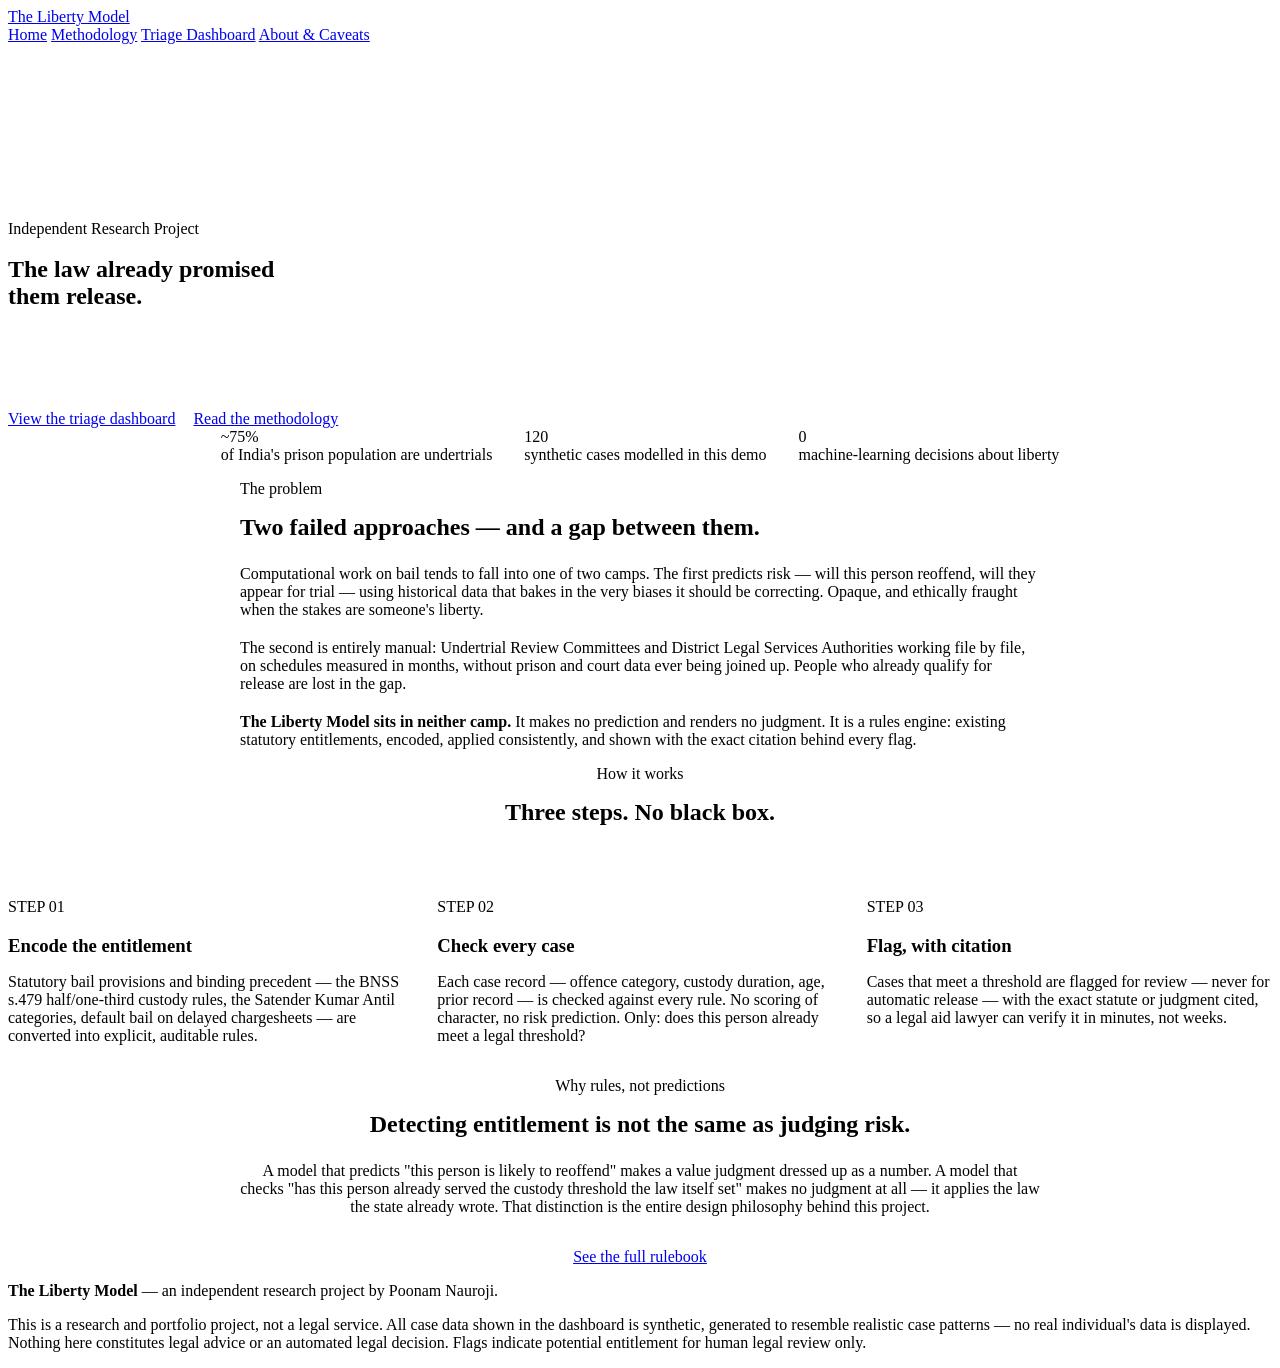
==== index.html @ f7130dc2 "Add files via upload" ====
<!DOCTYPE html>
<html lang="en">
<head>
<meta charset="UTF-8">
<meta name="viewport" content="width=device-width, initial-scale=1.0">
<title>The Liberty Model — Rules-as-Code Undertrial Triage</title>
<link rel="stylesheet" href="css/styles.css">
</head>
<body>

<header class="nav">
  <div class="nav-inner">
    <a href="index.html" class="brand">The Liberty <span class="scale">Model</span></a>
    <nav class="nav-links">
      <a href="index.html">Home</a>
      <a href="methodology.html">Methodology</a>
      <a href="dashboard.html">Triage Dashboard</a>
      <a href="about.html">About &amp; Caveats</a>
    </nav>
  </div>
</header>

<section class="dark tight" style="padding-top:160px;">
  <div class="container">
    <p class="kicker">Independent Research Project</p>
    <h1 style="margin:18px 0 24px;">The law already promised<br>them release.</h1>
    <p class="lead" style="color:rgba(255,255,255,0.75); margin-bottom:40px;">
      Roughly three in four prisoners in India are undertrials — not convicted of anything, simply waiting.
      Many already qualify for release under existing law. The Liberty Model doesn't predict who deserves liberty.
      It finds who the law has already granted it to, and cites exactly where.
    </p>
    <a href="dashboard.html" class="btn btn-gold">View the triage dashboard</a>
    <a href="methodology.html" class="btn btn-outline" style="margin-left:14px;">Read the methodology</a>
  </div>
</section>

<section class="alt tight">
  <div class="container" style="display:flex; gap:32px; flex-wrap:wrap; justify-content:center;">
    <div class="stat" style="min-width:200px;"><div class="num">~75%</div><div class="lbl">of India's prison population are undertrials</div></div>
    <div class="stat" style="min-width:200px;"><div class="num">120</div><div class="lbl">synthetic cases modelled in this demo</div></div>
    <div class="stat" style="min-width:200px;"><div class="num">0</div><div class="lbl">machine-learning decisions about liberty</div></div>
  </div>
</section>

<section>
  <div class="container" style="max-width:800px; margin:0 auto;">
    <p class="kicker">The problem</p>
    <h2 style="margin:16px 0 24px;">Two failed approaches — and a gap between them.</h2>
    <p style="margin-bottom:20px;">Computational work on bail tends to fall into one of two camps. The first predicts
      risk — will this person reoffend, will they appear for trial — using historical data that bakes in the very
      biases it should be correcting. Opaque, and ethically fraught when the stakes are someone's liberty.</p>
    <p style="margin-bottom:20px;">The second is entirely manual: Undertrial Review Committees and District Legal
      Services Authorities working file by file, on schedules measured in months, without prison and court data ever
      being joined up. People who already qualify for release are lost in the gap.</p>
    <p><strong style="color:var(--navy);">The Liberty Model sits in neither camp.</strong> It makes no prediction and
      renders no judgment. It is a rules engine: existing statutory entitlements, encoded, applied consistently, and
      shown with the exact citation behind every flag.</p>
  </div>
</section>

<section class="alt">
  <div class="container">
    <p class="kicker" style="text-align:center;">How it works</p>
    <h2 style="text-align:center; margin:16px 0 56px;">Three steps. No black box.</h2>
    <div style="display:grid; grid-template-columns:repeat(auto-fit, minmax(280px,1fr)); gap:24px;">
      <div class="card card-lg">
        <p class="citation" style="margin-bottom:16px;">STEP 01</p>
        <h3 style="margin-bottom:10px;">Encode the entitlement</h3>
        <p>Statutory bail provisions and binding precedent — the BNSS s.479 half/one-third custody rules, the
          Satender Kumar Antil categories, default bail on delayed chargesheets — are converted into explicit,
          auditable rules.</p>
      </div>
      <div class="card card-lg">
        <p class="citation" style="margin-bottom:16px;">STEP 02</p>
        <h3 style="margin-bottom:10px;">Check every case</h3>
        <p>Each case record — offence category, custody duration, age, prior record — is checked against every rule.
          No scoring of character, no risk prediction. Only: does this person already meet a legal threshold?</p>
      </div>
      <div class="card card-lg">
        <p class="citation" style="margin-bottom:16px;">STEP 03</p>
        <h3 style="margin-bottom:10px;">Flag, with citation</h3>
        <p>Cases that meet a threshold are flagged for review — never for automatic release — with the exact
          statute or judgment cited, so a legal aid lawyer can verify it in minutes, not weeks.</p>
      </div>
    </div>
  </div>
</section>

<section>
  <div class="container" style="max-width:800px; margin:0 auto; text-align:center;">
    <p class="kicker">Why rules, not predictions</p>
    <h2 style="margin:16px 0 24px;">Detecting entitlement is not the same as judging risk.</h2>
    <p class="lead" style="margin:0 auto 32px;">A model that predicts "this person is likely to reoffend" makes a
      value judgment dressed up as a number. A model that checks "has this person already served the custody
      threshold the law itself set" makes no judgment at all — it applies the law the state already wrote. That
      distinction is the entire design philosophy behind this project.</p>
    <a href="methodology.html" class="btn btn-outline-navy">See the full rulebook</a>
  </div>
</section>

<footer>
  <div class="container">
    <p><strong>The Liberty Model</strong> — an independent research project by Poonam Nauroji.</p>
    <p class="disclaimer">This is a research and portfolio project, not a legal service. All case data shown in the
      dashboard is synthetic, generated to resemble realistic case patterns — no real individual's data is displayed.
      Nothing here constitutes legal advice or an automated legal decision. Flags indicate potential entitlement for
      human legal review only.</p>
  </div>
</footer>

</body>
</html>
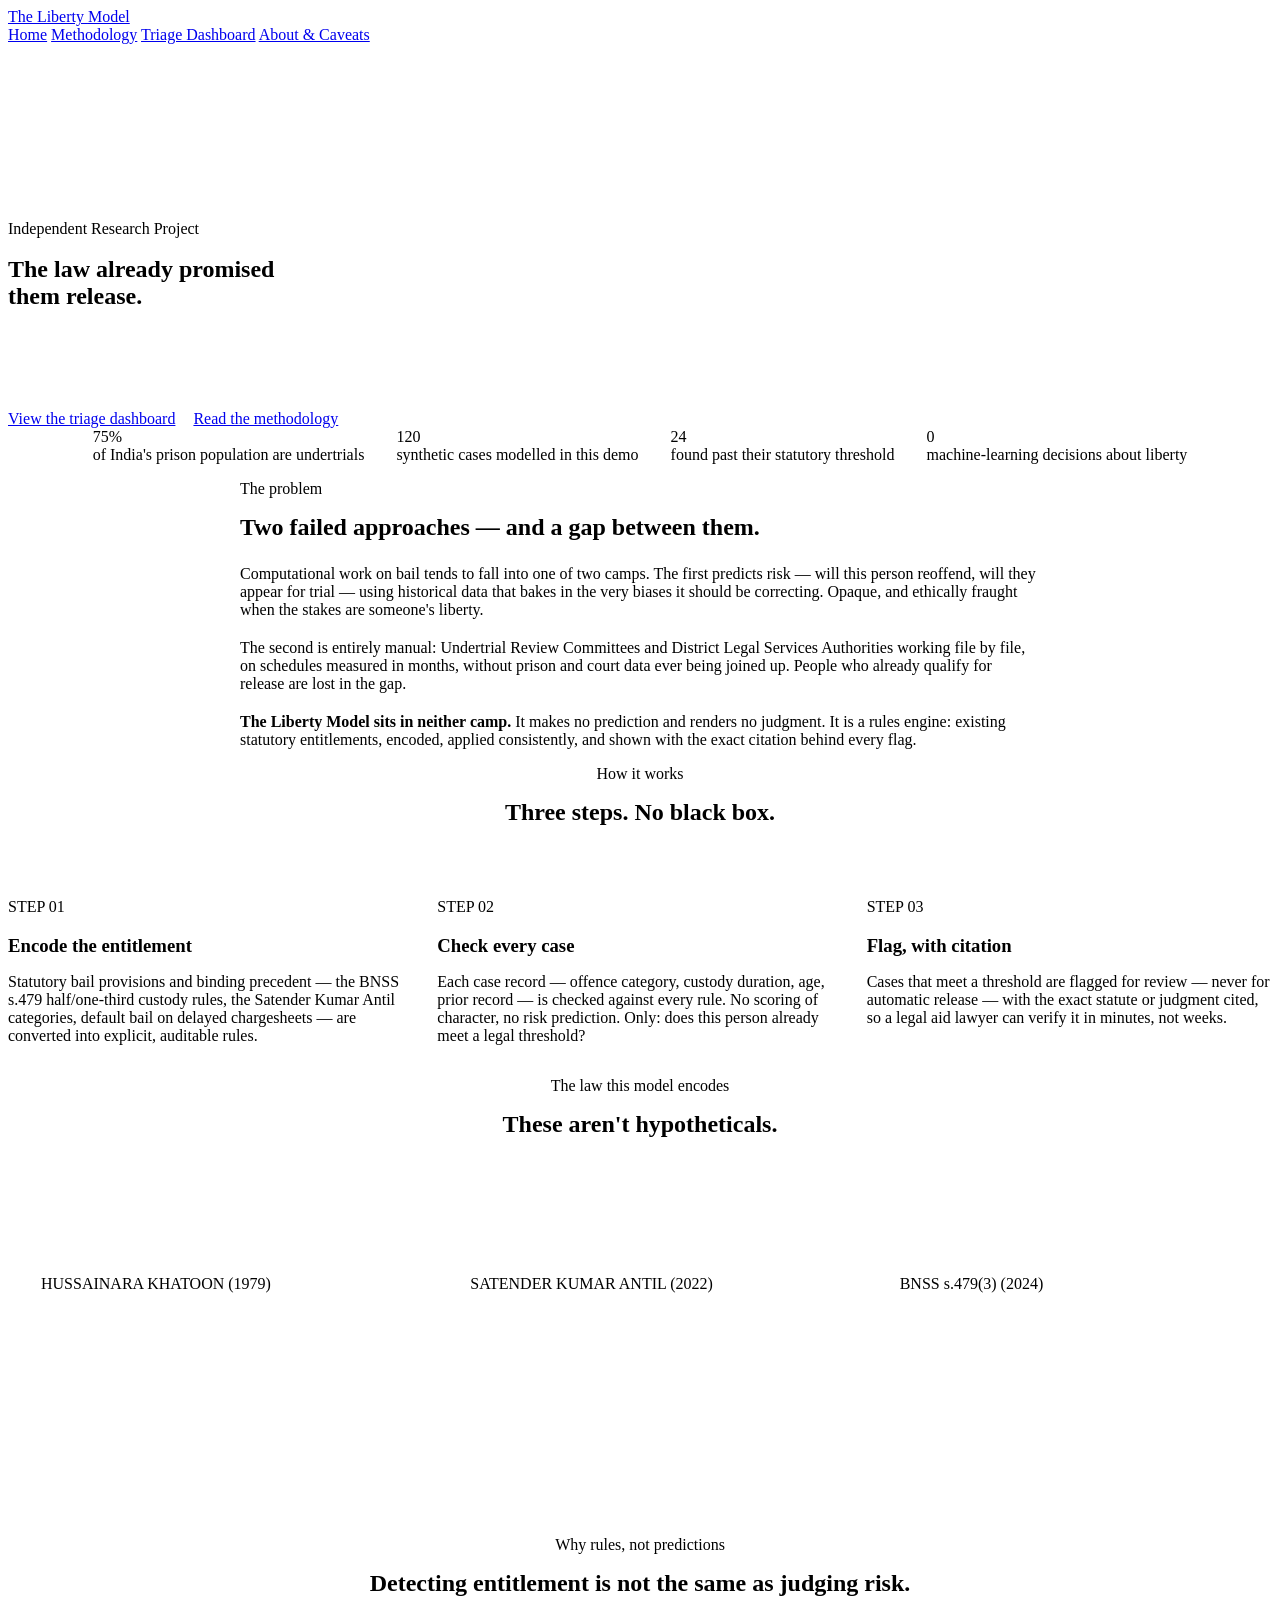
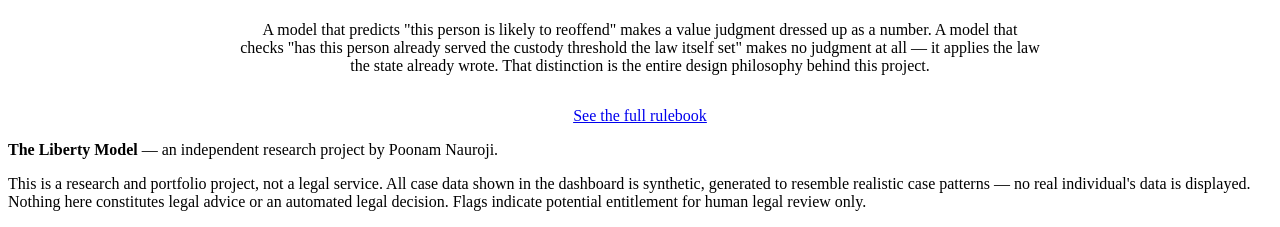
==== commit 58d9840b: "Add files via upload" ====
--- a/index.html
+++ b/index.html
@@ -36,8 +36,9 @@
 
 <section class="alt tight">
   <div class="container" style="display:flex; gap:32px; flex-wrap:wrap; justify-content:center;">
-    <div class="stat" style="min-width:200px;"><div class="num">~75%</div><div class="lbl">of India's prison population are undertrials</div></div>
-    <div class="stat" style="min-width:200px;"><div class="num">120</div><div class="lbl">synthetic cases modelled in this demo</div></div>
+    <div class="stat" style="min-width:200px;"><div class="num"><span id="c-pct">0</span>%</div><div class="lbl">of India's prison population are undertrials</div></div>
+    <div class="stat" style="min-width:200px;"><div class="num" id="c-cases">0</div><div class="lbl">synthetic cases modelled in this demo</div></div>
+    <div class="stat" style="min-width:200px;"><div class="num" id="c-over">0</div><div class="lbl">found past their statutory threshold</div></div>
     <div class="stat" style="min-width:200px;"><div class="num">0</div><div class="lbl">machine-learning decisions about liberty</div></div>
   </div>
 </section>
@@ -86,6 +87,42 @@
   </div>
 </section>
 
+<section class="dark">
+  <div class="container">
+    <p class="kicker" style="text-align:center;">The law this model encodes</p>
+    <h2 style="text-align:center; margin:16px 0 12px;">These aren't hypotheticals.</h2>
+    <p style="text-align:center; max-width:640px; margin:0 auto 56px; color:rgba(255,255,255,0.7);">
+      Every rule in the engine traces to a real statutory provision or a real, binding judgment.
+      Three of the foundations:</p>
+    <div style="display:grid; grid-template-columns:repeat(auto-fit, minmax(280px,1fr)); gap:24px;">
+      <div style="background:rgba(255,255,255,0.06); border:1px solid rgba(255,255,255,0.12); border-radius:14px; padding:32px;">
+        <span class="citation" style="background:var(--gold); color:var(--navy-deep);">HUSSAINARA KHATOON (1979)</span>
+        <h3 style="margin:16px 0 10px; color:#fff;">The case that revealed the crisis</h3>
+        <p style="font-size:0.95rem; color:rgba(255,255,255,0.75);">A habeas corpus petition exposed thousands of
+          undertrials in Bihar's jails who had already been detained longer than any sentence they could have
+          received on conviction. The Supreme Court held that a speedy trial is part of the Article 21 right to
+          life and liberty — and ordered releases. Nearly five decades later, the pattern it exposed persists.</p>
+      </div>
+      <div style="background:rgba(255,255,255,0.06); border:1px solid rgba(255,255,255,0.12); border-radius:14px; padding:32px;">
+        <span class="citation" style="background:var(--gold); color:var(--navy-deep);">SATENDER KUMAR ANTIL (2022)</span>
+        <h3 style="margin:16px 0 10px; color:#fff;">The Court's own checklist</h3>
+        <p style="font-size:0.95rem; color:rgba(255,255,255,0.75);">The Supreme Court laid down offence categories
+          and directed that bail applications in routine categories be decided within fixed timelines — and
+          pointedly reminded courts that "bail is the rule, jail the exception." The judgment reads like a
+          specification for exactly the kind of systematic checking this model performs.</p>
+      </div>
+      <div style="background:rgba(255,255,255,0.06); border:1px solid rgba(255,255,255,0.12); border-radius:14px; padding:32px;">
+        <span class="citation" style="background:var(--gold); color:var(--navy-deep);">BNSS s.479(3) (2024)</span>
+        <h3 style="margin:16px 0 10px; color:#fff;">The duty nobody tracks</h3>
+        <p style="font-size:0.95rem; color:rgba(255,255,255,0.75);">The new code doesn't just create the
+          half-and-one-third custody entitlements — it places a written duty on the Superintendent of jail to
+          "forthwith" apply to the Court the moment a prisoner crosses the threshold. A duty that requires knowing,
+          case by case, who has crossed it. That is precisely the computation this engine automates.</p>
+      </div>
+    </div>
+  </div>
+</section>
+
 <section>
   <div class="container" style="max-width:800px; margin:0 auto; text-align:center;">
     <p class="kicker">Why rules, not predictions</p>
@@ -108,5 +145,22 @@
   </div>
 </footer>
 
+<script>
+function animateCount(id, target, suffix) {
+  const el = document.getElementById(id);
+  if (!el) return;
+  let current = 0;
+  const step = Math.max(1, Math.ceil(target / 70));
+  const timer = setInterval(() => {
+    current += step;
+    if (current >= target) { current = target; clearInterval(timer); }
+    el.textContent = current.toLocaleString();
+  }, 20);
+}
+animateCount("c-pct", 75);
+animateCount("c-cases", 120);
+animateCount("c-over", 24);
+</script>
+
 </body>
 </html>
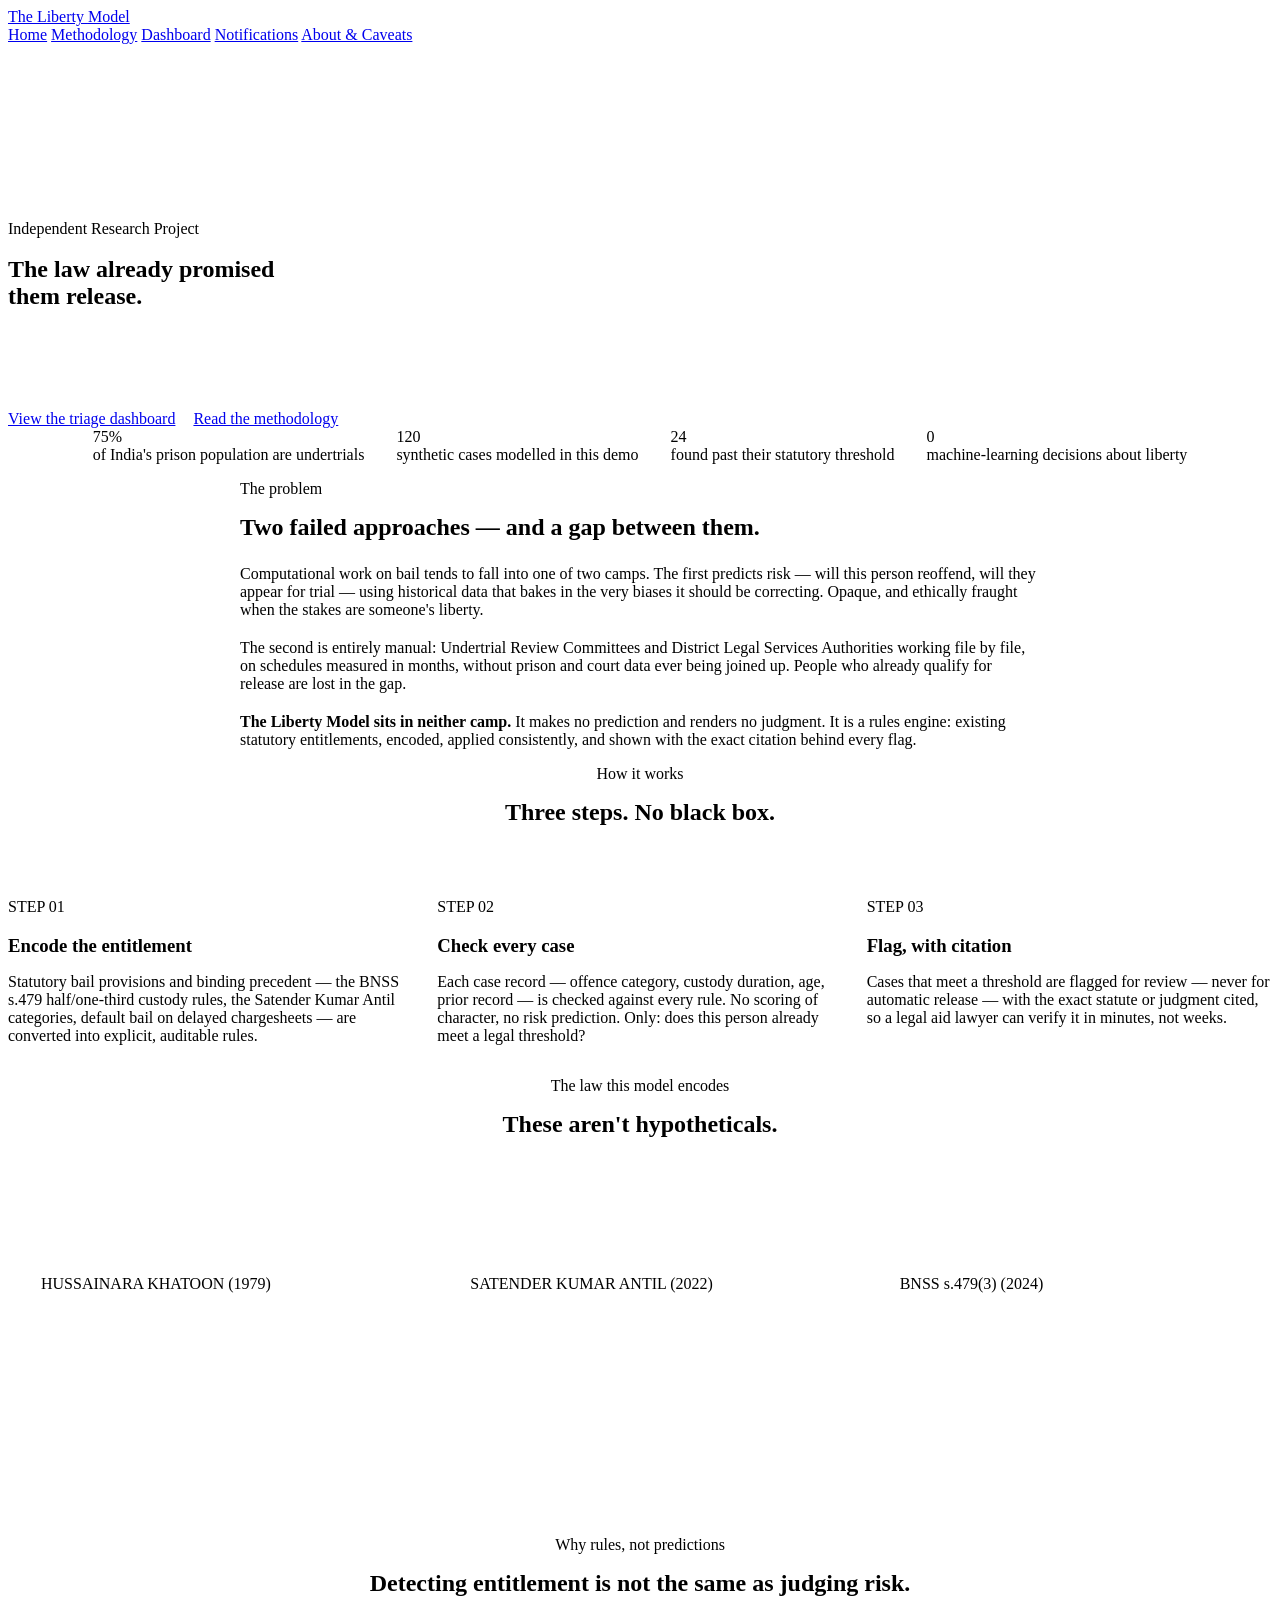
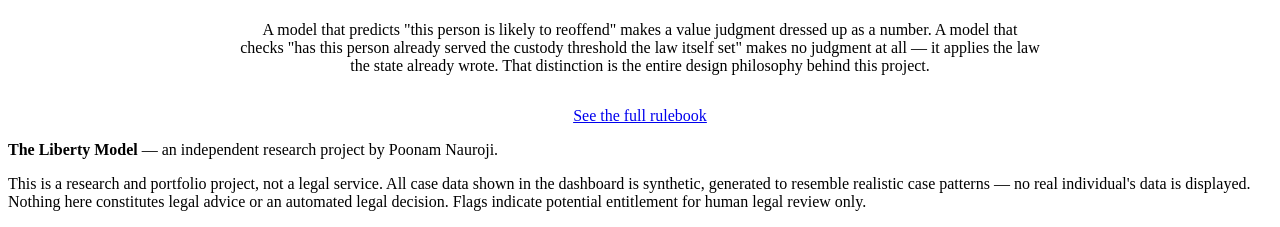
==== commit dff562c0: "Add files via upload" ====
--- a/index.html
+++ b/index.html
@@ -14,7 +14,8 @@
     <nav class="nav-links">
       <a href="index.html">Home</a>
       <a href="methodology.html">Methodology</a>
-      <a href="dashboard.html">Triage Dashboard</a>
+      <a href="dashboard.html">Dashboard</a>
+      <a href="notifications.html">Notifications</a>
       <a href="about.html">About &amp; Caveats</a>
     </nav>
   </div>
